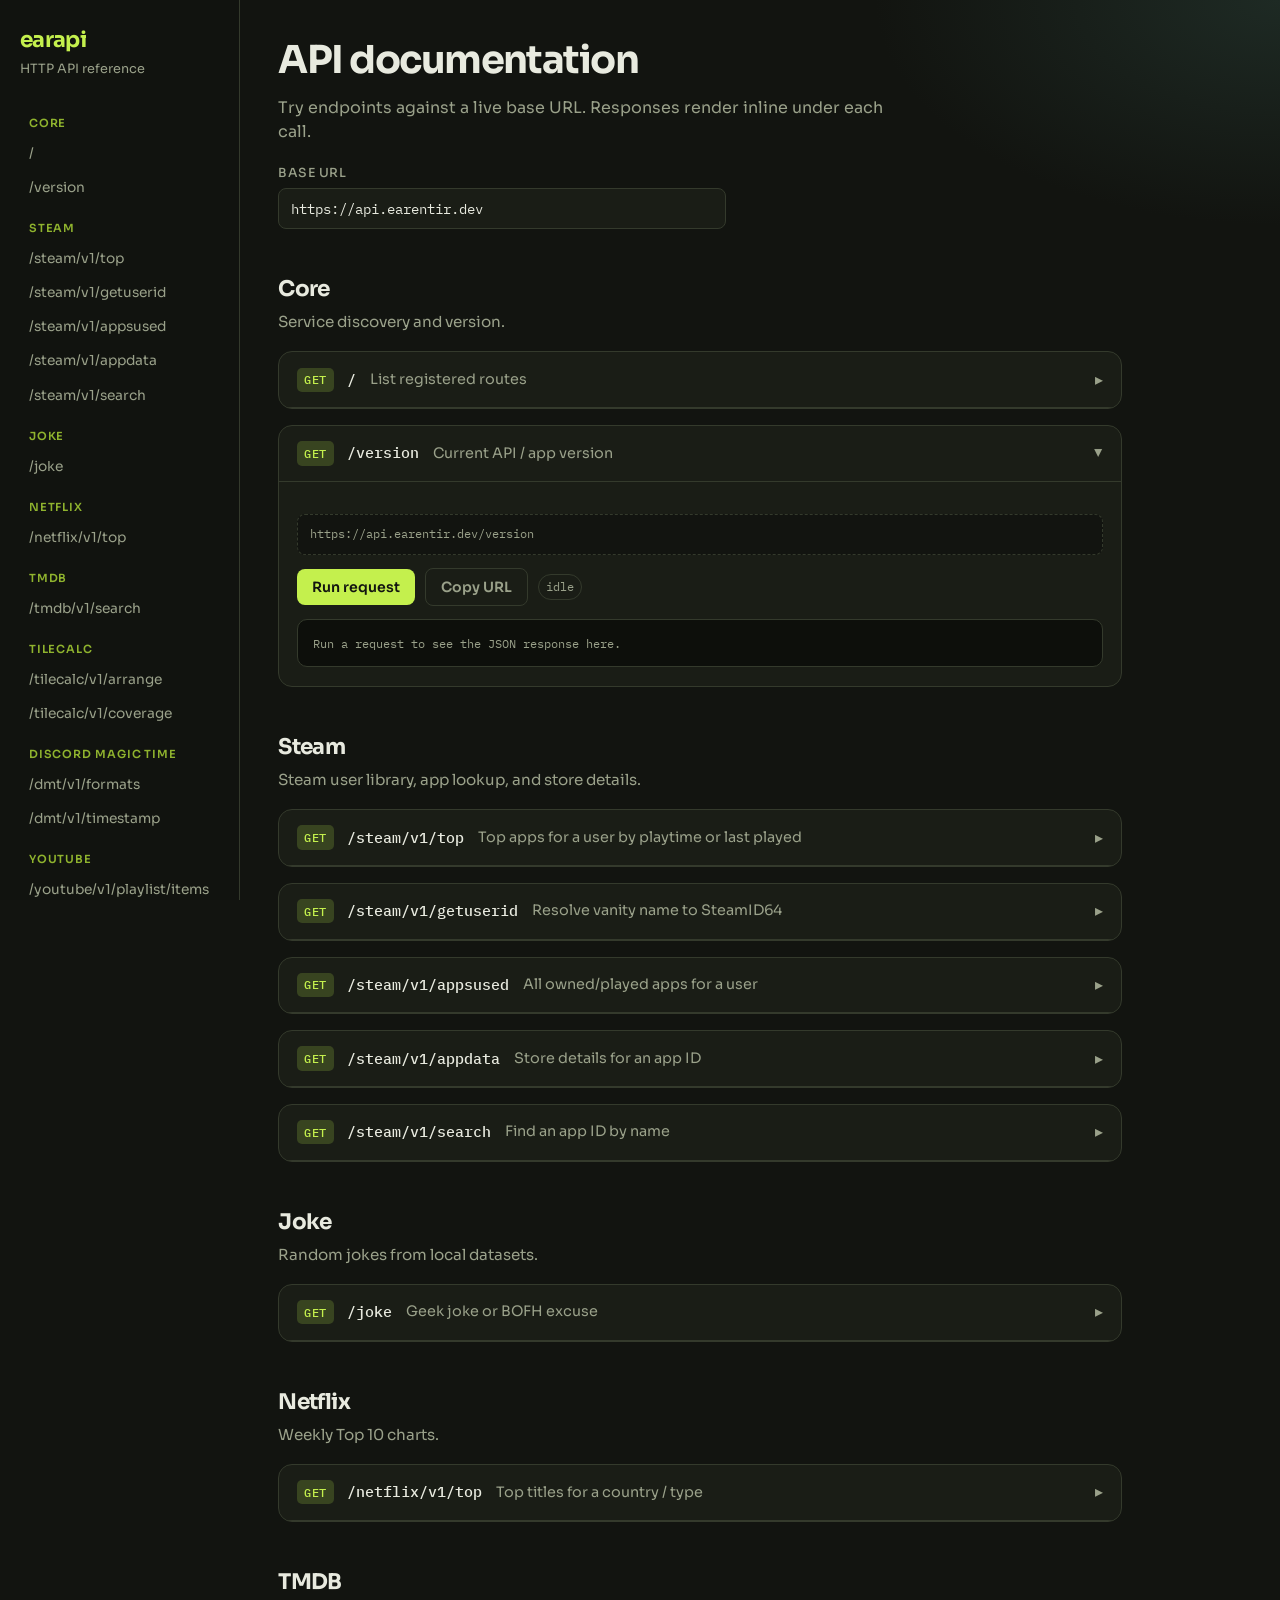
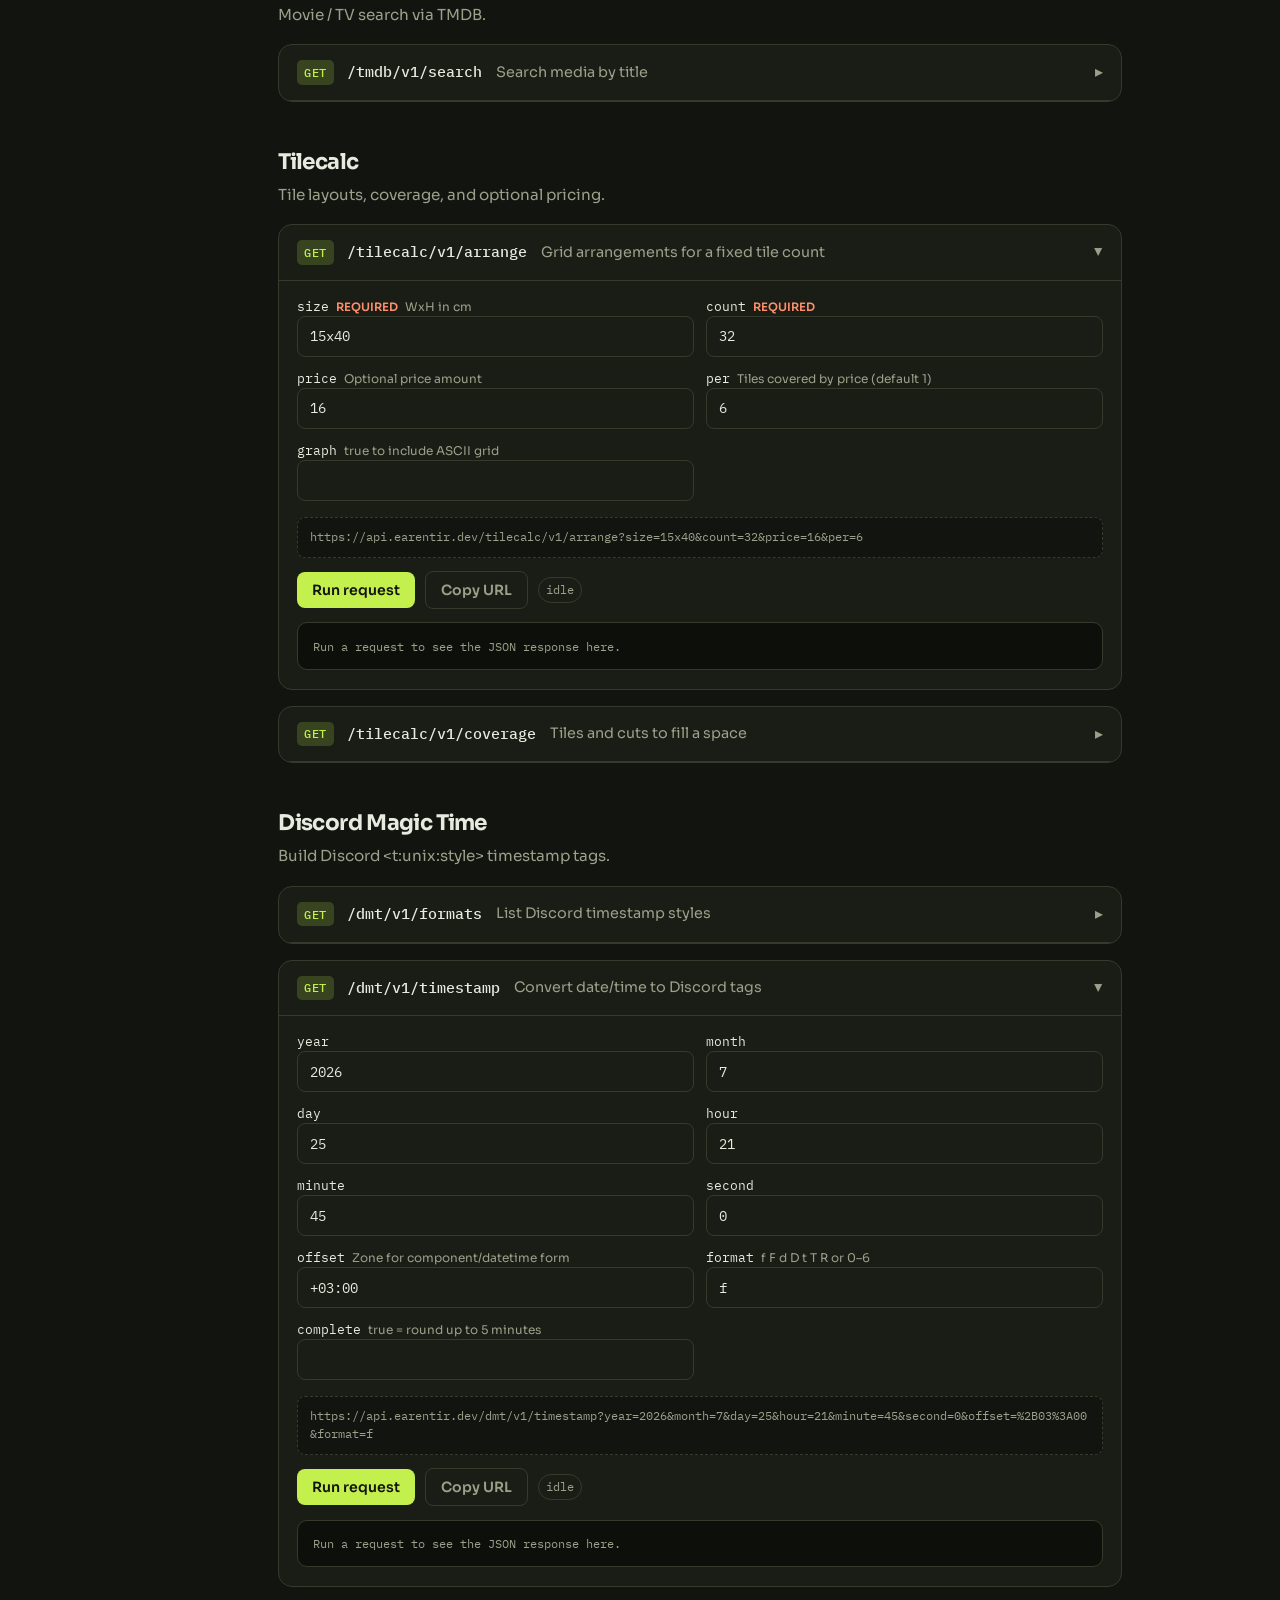
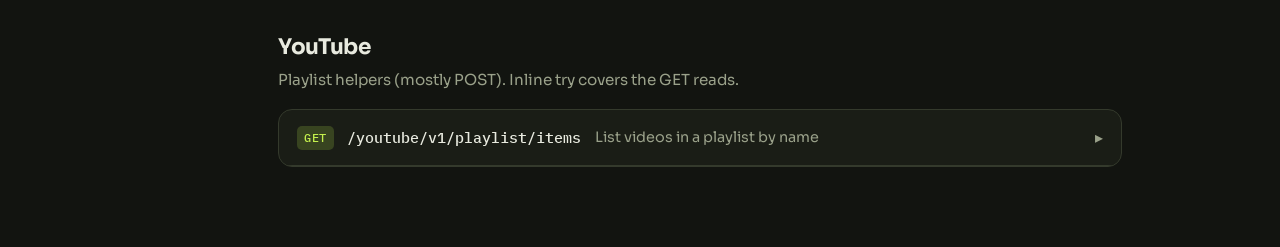
==== doc/index.html @ 001724bf "Add earapi interactive API docs under /doc." ====
<!DOCTYPE html>
<html lang="en">
<head>
  <meta charset="UTF-8">
  <meta name="viewport" content="width=device-width, initial-scale=1">
  <title>earapi · API docs</title>
  <link rel="preconnect" href="https://fonts.googleapis.com">
  <link rel="preconnect" href="https://fonts.gstatic.com" crossorigin>
  <link href="https://fonts.googleapis.com/css2?family=IBM+Plex+Mono:wght@400;500&family=Sora:wght@400;500;600;700&display=swap" rel="stylesheet">
  <link rel="stylesheet" href="styles.css">
</head>
<body>
  <div class="page">
    <aside class="sidebar">
      <a class="brand" href="#top">earapi</a>
      <p class="brand-sub">HTTP API reference</p>
      <nav class="toc" id="toc"></nav>
    </aside>

    <main class="content" id="top">
      <header class="hero">
        <h1>API documentation</h1>
        <p>Try endpoints against a live base URL. Responses render inline under each call.</p>
        <label class="base-field">
          <span>Base URL</span>
          <input id="baseUrl" type="text" value="https://api.earentir.dev" spellcheck="false" autocomplete="off">
        </label>
      </header>

      <div id="endpoints"></div>
    </main>
  </div>
  <script src="script.js"></script>
</body>
</html>
---- doc/styles.css ----
:root {
  --bg: #121410;
  --bg-elev: #1a1d16;
  --bg-panel: #22261c;
  --line: #343a2c;
  --text: #e8eadf;
  --muted: #9aa18a;
  --accent: #c4f04d;
  --accent-dim: #8fb32e;
  --warn: #ff8f6b;
  --ok: #7ddeb0;
  --mono: "IBM Plex Mono", ui-monospace, monospace;
  --sans: "Sora", system-ui, sans-serif;
}

* { box-sizing: border-box; }

html { scroll-behavior: smooth; }

body {
  margin: 0;
  min-height: 100vh;
  background:
    radial-gradient(1200px 600px at 10% -10%, #2a3318 0%, transparent 55%),
    radial-gradient(900px 500px at 100% 0%, #1e2a24 0%, transparent 45%),
    var(--bg);
  color: var(--text);
  font-family: var(--sans);
  line-height: 1.5;
}

.page {
  display: grid;
  grid-template-columns: 240px minmax(0, 1fr);
  min-height: 100vh;
}

.sidebar {
  position: sticky;
  top: 0;
  align-self: start;
  height: 100vh;
  padding: 1.5rem 1.25rem;
  border-right: 1px solid var(--line);
  background: rgba(18, 20, 16, 0.92);
  backdrop-filter: blur(8px);
  overflow-y: auto;
}

.brand {
  display: block;
  color: var(--accent);
  font-weight: 700;
  font-size: 1.35rem;
  letter-spacing: -0.03em;
  text-decoration: none;
}

.brand-sub {
  margin: 0.2rem 0 1.4rem;
  color: var(--muted);
  font-size: 0.8rem;
}

.toc {
  display: flex;
  flex-direction: column;
  gap: 0.15rem;
}

.toc a {
  color: var(--muted);
  text-decoration: none;
  font-size: 0.86rem;
  padding: 0.35rem 0.55rem;
  border-radius: 6px;
}

.toc a:hover,
.toc a.active {
  color: var(--text);
  background: var(--bg-panel);
}

.toc .toc-group {
  margin-top: 0.85rem;
  margin-bottom: 0.25rem;
  padding: 0 0.55rem;
  color: var(--accent-dim);
  font-size: 0.7rem;
  font-weight: 600;
  letter-spacing: 0.08em;
  text-transform: uppercase;
}

.content {
  padding: 2rem clamp(1.25rem, 3vw, 3rem) 4rem;
  max-width: 920px;
}

.hero h1 {
  margin: 0 0 0.4rem;
  font-size: clamp(1.8rem, 3vw, 2.4rem);
  letter-spacing: -0.04em;
}

.hero p {
  margin: 0 0 1.25rem;
  color: var(--muted);
  max-width: 40rem;
}

.base-field {
  display: grid;
  gap: 0.35rem;
  max-width: 28rem;
}

.base-field span {
  color: var(--muted);
  font-size: 0.78rem;
  font-weight: 500;
  letter-spacing: 0.04em;
  text-transform: uppercase;
}

.base-field input,
.param input,
.param select {
  width: 100%;
  border: 1px solid var(--line);
  border-radius: 8px;
  background: var(--bg-elev);
  color: var(--text);
  font-family: var(--mono);
  font-size: 0.86rem;
  padding: 0.65rem 0.75rem;
}

.base-field input:focus,
.param input:focus,
.param select:focus {
  outline: 2px solid color-mix(in srgb, var(--accent) 45%, transparent);
  border-color: var(--accent-dim);
}

.group {
  margin-top: 2.75rem;
}

.group-title {
  margin: 0 0 0.35rem;
  font-size: 1.35rem;
  letter-spacing: -0.03em;
}

.group-desc {
  margin: 0 0 1.1rem;
  color: var(--muted);
  font-size: 0.95rem;
}

.endpoint {
  margin-bottom: 1rem;
  border: 1px solid var(--line);
  border-radius: 14px;
  background: var(--bg-elev);
  overflow: hidden;
}

.endpoint-head {
  display: flex;
  flex-wrap: wrap;
  align-items: center;
  gap: 0.65rem 0.85rem;
  padding: 0.95rem 1.1rem;
  border-bottom: 1px solid var(--line);
  cursor: pointer;
  user-select: none;
}

.endpoint-head:hover {
  background: color-mix(in srgb, var(--bg-panel) 70%, transparent);
}

.method {
  font-family: var(--mono);
  font-size: 0.72rem;
  font-weight: 500;
  letter-spacing: 0.04em;
  padding: 0.22rem 0.45rem;
  border-radius: 5px;
  background: color-mix(in srgb, var(--accent) 18%, transparent);
  color: var(--accent);
}

.method.post {
  background: color-mix(in srgb, var(--warn) 18%, transparent);
  color: var(--warn);
}

.path {
  font-family: var(--mono);
  font-size: 0.92rem;
  font-weight: 500;
}

.summary {
  flex: 1 1 12rem;
  color: var(--muted);
  font-size: 0.9rem;
}

.chev {
  color: var(--muted);
  transition: transform 0.15s ease;
}

.endpoint.open .chev {
  transform: rotate(90deg);
}

.endpoint-body {
  display: none;
  padding: 1rem 1.1rem 1.2rem;
}

.endpoint.open .endpoint-body {
  display: block;
}

.params {
  display: grid;
  gap: 0.75rem;
  margin: 0 0 1rem;
}

@media (min-width: 640px) {
  .params {
    grid-template-columns: repeat(2, minmax(0, 1fr));
  }
}

.param label {
  display: grid;
  gap: 0.3rem;
}

.param .label-row {
  display: flex;
  align-items: baseline;
  gap: 0.45rem;
  font-size: 0.8rem;
}

.param .name {
  font-family: var(--mono);
  color: var(--text);
}

.param .req {
  color: var(--warn);
  font-size: 0.72rem;
  font-weight: 600;
  text-transform: uppercase;
}

.param .hint {
  color: var(--muted);
  font-size: 0.75rem;
}

.actions {
  display: flex;
  flex-wrap: wrap;
  gap: 0.6rem;
  align-items: center;
  margin-bottom: 0.85rem;
}

.btn {
  appearance: none;
  border: 0;
  border-radius: 8px;
  background: var(--accent);
  color: #121410;
  font-family: var(--sans);
  font-weight: 600;
  font-size: 0.88rem;
  padding: 0.55rem 0.95rem;
  cursor: pointer;
}

.btn:hover { filter: brightness(1.05); }
.btn:disabled { opacity: 0.55; cursor: wait; }

.btn-ghost {
  background: transparent;
  color: var(--muted);
  border: 1px solid var(--line);
}

.btn-ghost:hover {
  color: var(--text);
  border-color: var(--muted);
}

.url-preview {
  font-family: var(--mono);
  font-size: 0.75rem;
  color: var(--muted);
  word-break: break-all;
  margin: 0 0 0.85rem;
  padding: 0.65rem 0.75rem;
  border-radius: 8px;
  background: var(--bg);
  border: 1px dashed var(--line);
}

.result {
  margin: 0;
  padding: 0.85rem 0.95rem;
  border-radius: 10px;
  background: #0d0f0b;
  border: 1px solid var(--line);
  color: #d5dec0;
  font-family: var(--mono);
  font-size: 0.78rem;
  line-height: 1.45;
  max-height: 28rem;
  overflow: auto;
  white-space: pre-wrap;
  word-break: break-word;
}

.result.empty {
  color: var(--muted);
}

.result.error {
  color: #ffb4a2;
  border-color: color-mix(in srgb, var(--warn) 40%, var(--line));
}

.status-pill {
  font-family: var(--mono);
  font-size: 0.75rem;
  padding: 0.2rem 0.45rem;
  border-radius: 999px;
  border: 1px solid var(--line);
  color: var(--muted);
}

.status-pill.ok {
  color: var(--ok);
  border-color: color-mix(in srgb, var(--ok) 40%, var(--line));
}

.status-pill.bad {
  color: var(--warn);
  border-color: color-mix(in srgb, var(--warn) 40%, var(--line));
}

@media (max-width: 860px) {
  .page { grid-template-columns: 1fr; }
  .sidebar {
    position: static;
    height: auto;
    border-right: 0;
    border-bottom: 1px solid var(--line);
  }
  .toc { flex-direction: row; flex-wrap: wrap; gap: 0.35rem; }
  .toc .toc-group { width: 100%; margin-top: 0.5rem; }
}
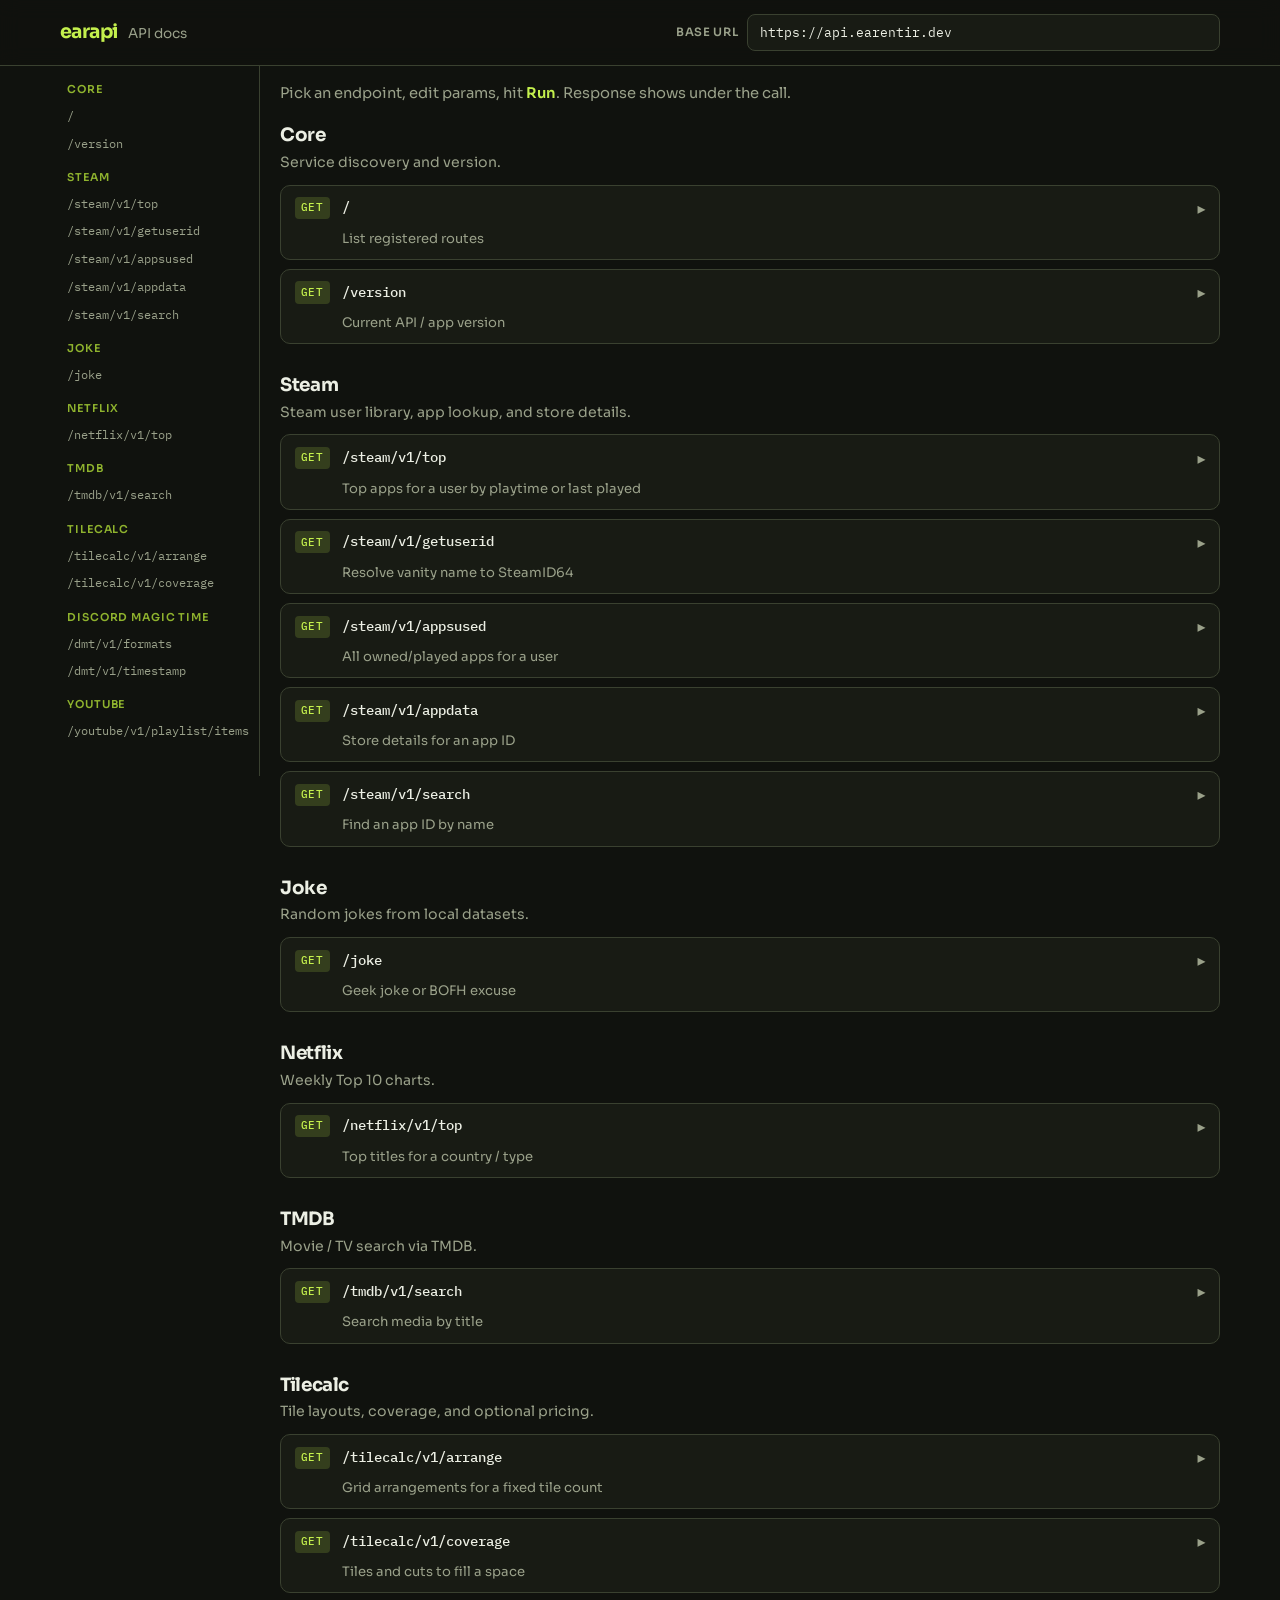
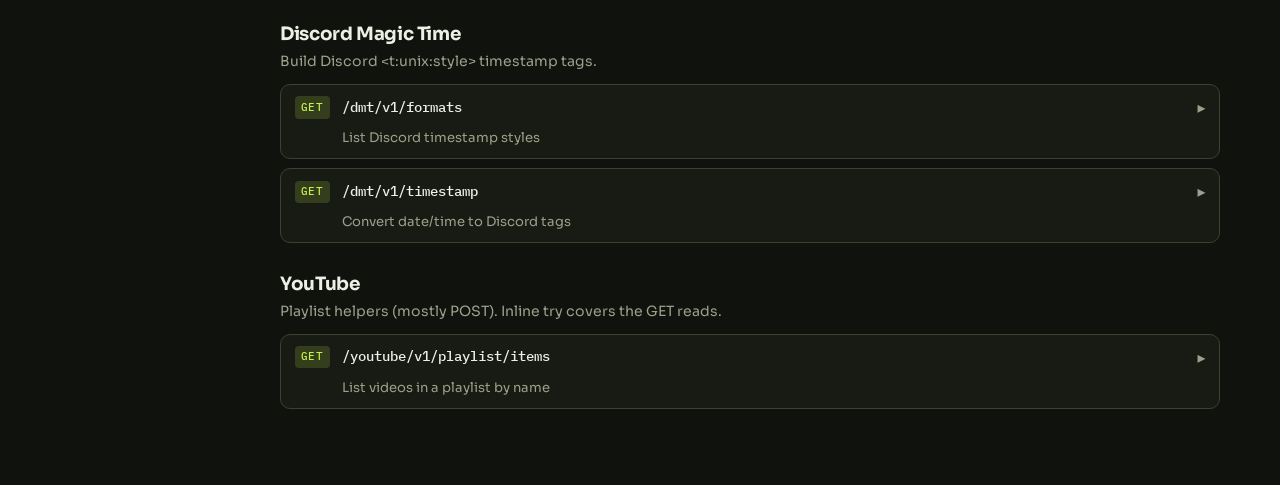
==== commit b9eaacb3: "Tighten API docs layout and bust asset cache. Move base URL into a sticky top bar, keep try panels c" ====
--- a/doc/index.html
+++ b/doc/index.html
@@ -7,29 +7,31 @@
   <link rel="preconnect" href="https://fonts.googleapis.com">
   <link rel="preconnect" href="https://fonts.gstatic.com" crossorigin>
   <link href="https://fonts.googleapis.com/css2?family=IBM+Plex+Mono:wght@400;500&family=Sora:wght@400;500;600;700&display=swap" rel="stylesheet">
-  <link rel="stylesheet" href="styles.css">
+  <link rel="stylesheet" href="styles.css?v=2">
 </head>
 <body>
+  <header class="topbar">
+    <div class="topbar-inner">
+      <div class="brand-block">
+        <span class="brand">earapi</span>
+        <span class="brand-sub">API docs</span>
+      </div>
+      <label class="base-field">
+        <span>Base URL</span>
+        <input id="baseUrl" type="text" value="https://api.earentir.dev" spellcheck="false" autocomplete="off">
+      </label>
+    </div>
+  </header>
+
   <div class="page">
     <aside class="sidebar">
-      <a class="brand" href="#top">earapi</a>
-      <p class="brand-sub">HTTP API reference</p>
       <nav class="toc" id="toc"></nav>
     </aside>
-
     <main class="content" id="top">
-      <header class="hero">
-        <h1>API documentation</h1>
-        <p>Try endpoints against a live base URL. Responses render inline under each call.</p>
-        <label class="base-field">
-          <span>Base URL</span>
-          <input id="baseUrl" type="text" value="https://api.earentir.dev" spellcheck="false" autocomplete="off">
-        </label>
-      </header>
-
+      <p class="intro">Pick an endpoint, edit params, hit <strong>Run</strong>. Response shows under the call.</p>
       <div id="endpoints"></div>
     </main>
   </div>
-  <script src="script.js"></script>
+  <script src="script.js?v=2"></script>
 </body>
 </html>
--- a/doc/styles.css
+++ b/doc/styles.css
@@ -1,9 +1,9 @@
 :root {
-  --bg: #121410;
-  --bg-elev: #1a1d16;
+  --bg: #10120e;
+  --bg-elev: #181b14;
   --bg-panel: #22261c;
-  --line: #343a2c;
-  --text: #e8eadf;
+  --line: #3a4130;
+  --text: #ecefe4;
   --muted: #9aa18a;
   --accent: #c4f04d;
   --accent-dim: #8fb32e;
@@ -14,114 +14,70 @@
 }
 
 * { box-sizing: border-box; }
-
 html { scroll-behavior: smooth; }
 
 body {
   margin: 0;
   min-height: 100vh;
-  background:
-    radial-gradient(1200px 600px at 10% -10%, #2a3318 0%, transparent 55%),
-    radial-gradient(900px 500px at 100% 0%, #1e2a24 0%, transparent 45%),
-    var(--bg);
+  background: var(--bg);
   color: var(--text);
   font-family: var(--sans);
-  line-height: 1.5;
-}
-
-.page {
-  display: grid;
-  grid-template-columns: 240px minmax(0, 1fr);
-  min-height: 100vh;
-}
-
-.sidebar {
+  line-height: 1.45;
+}
+
+.topbar {
   position: sticky;
   top: 0;
-  align-self: start;
-  height: 100vh;
-  padding: 1.5rem 1.25rem;
-  border-right: 1px solid var(--line);
-  background: rgba(18, 20, 16, 0.92);
-  backdrop-filter: blur(8px);
-  overflow-y: auto;
+  z-index: 20;
+  border-bottom: 1px solid var(--line);
+  background: rgba(16, 18, 14, 0.94);
+  backdrop-filter: blur(10px);
+}
+
+.topbar-inner {
+  display: flex;
+  flex-wrap: wrap;
+  gap: 0.85rem 1.25rem;
+  align-items: center;
+  justify-content: space-between;
+  max-width: 1200px;
+  margin: 0 auto;
+  padding: 0.85rem 1.25rem;
+}
+
+.brand-block {
+  display: flex;
+  align-items: baseline;
+  gap: 0.65rem;
 }
 
 .brand {
-  display: block;
   color: var(--accent);
   font-weight: 700;
-  font-size: 1.35rem;
+  font-size: 1.2rem;
   letter-spacing: -0.03em;
-  text-decoration: none;
 }
 
 .brand-sub {
-  margin: 0.2rem 0 1.4rem;
-  color: var(--muted);
-  font-size: 0.8rem;
-}
-
-.toc {
-  display: flex;
-  flex-direction: column;
-  gap: 0.15rem;
-}
-
-.toc a {
-  color: var(--muted);
-  text-decoration: none;
-  font-size: 0.86rem;
-  padding: 0.35rem 0.55rem;
-  border-radius: 6px;
-}
-
-.toc a:hover,
-.toc a.active {
-  color: var(--text);
-  background: var(--bg-panel);
-}
-
-.toc .toc-group {
-  margin-top: 0.85rem;
-  margin-bottom: 0.25rem;
-  padding: 0 0.55rem;
-  color: var(--accent-dim);
-  font-size: 0.7rem;
+  color: var(--muted);
+  font-size: 0.85rem;
+}
+
+.base-field {
+  display: flex;
+  align-items: center;
+  gap: 0.55rem;
+  flex: 1 1 18rem;
+  max-width: 34rem;
+}
+
+.base-field > span {
+  color: var(--muted);
+  font-size: 0.72rem;
   font-weight: 600;
-  letter-spacing: 0.08em;
+  letter-spacing: 0.06em;
   text-transform: uppercase;
-}
-
-.content {
-  padding: 2rem clamp(1.25rem, 3vw, 3rem) 4rem;
-  max-width: 920px;
-}
-
-.hero h1 {
-  margin: 0 0 0.4rem;
-  font-size: clamp(1.8rem, 3vw, 2.4rem);
-  letter-spacing: -0.04em;
-}
-
-.hero p {
-  margin: 0 0 1.25rem;
-  color: var(--muted);
-  max-width: 40rem;
-}
-
-.base-field {
-  display: grid;
-  gap: 0.35rem;
-  max-width: 28rem;
-}
-
-.base-field span {
-  color: var(--muted);
-  font-size: 0.78rem;
-  font-weight: 500;
-  letter-spacing: 0.04em;
-  text-transform: uppercase;
+  white-space: nowrap;
 }
 
 .base-field input,
@@ -133,165 +89,208 @@
   background: var(--bg-elev);
   color: var(--text);
   font-family: var(--mono);
-  font-size: 0.86rem;
-  padding: 0.65rem 0.75rem;
+  font-size: 0.84rem;
+  padding: 0.55rem 0.7rem;
 }
 
 .base-field input:focus,
-.param input:focus,
-.param select:focus {
-  outline: 2px solid color-mix(in srgb, var(--accent) 45%, transparent);
+.param input:focus {
+  outline: 2px solid color-mix(in srgb, var(--accent) 40%, transparent);
   border-color: var(--accent-dim);
 }
 
+.page {
+  display: grid;
+  grid-template-columns: 220px minmax(0, 1fr);
+  max-width: 1200px;
+  margin: 0 auto;
+  min-height: calc(100vh - 64px);
+}
+
+.sidebar {
+  position: sticky;
+  top: 64px;
+  align-self: start;
+  max-height: calc(100vh - 64px);
+  overflow-y: auto;
+  padding: 1rem 0.85rem 2rem 1.25rem;
+  border-right: 1px solid var(--line);
+}
+
+.toc {
+  display: flex;
+  flex-direction: column;
+  gap: 0.1rem;
+}
+
+.toc a {
+  color: var(--muted);
+  text-decoration: none;
+  font-family: var(--mono);
+  font-size: 0.74rem;
+  padding: 0.28rem 0.45rem;
+  border-radius: 5px;
+}
+
+.toc a:hover { color: var(--text); background: var(--bg-panel); }
+
+.toc .toc-group {
+  margin-top: 0.75rem;
+  margin-bottom: 0.2rem;
+  padding: 0 0.45rem;
+  color: var(--accent-dim);
+  font-size: 0.68rem;
+  font-weight: 600;
+  letter-spacing: 0.08em;
+  text-transform: uppercase;
+}
+
+.toc .toc-group:first-child { margin-top: 0; }
+
+.content {
+  padding: 1.1rem 1.25rem 3rem;
+}
+
+.intro {
+  margin: 0 0 1.1rem;
+  color: var(--muted);
+  font-size: 0.92rem;
+}
+
+.intro strong { color: var(--accent); font-weight: 600; }
+
 .group {
-  margin-top: 2.75rem;
+  margin-bottom: 1.75rem;
 }
 
 .group-title {
-  margin: 0 0 0.35rem;
-  font-size: 1.35rem;
-  letter-spacing: -0.03em;
+  margin: 0 0 0.2rem;
+  font-size: 1.15rem;
+  letter-spacing: -0.02em;
 }
 
 .group-desc {
-  margin: 0 0 1.1rem;
-  color: var(--muted);
-  font-size: 0.95rem;
+  margin: 0 0 0.75rem;
+  color: var(--muted);
+  font-size: 0.88rem;
 }
 
 .endpoint {
-  margin-bottom: 1rem;
-  border: 1px solid var(--line);
-  border-radius: 14px;
+  margin-bottom: 0.55rem;
+  border: 1px solid var(--line);
+  border-radius: 10px;
   background: var(--bg-elev);
   overflow: hidden;
 }
 
 .endpoint-head {
-  display: flex;
-  flex-wrap: wrap;
+  display: grid;
+  grid-template-columns: auto 1fr auto;
+  gap: 0.55rem 0.75rem;
   align-items: center;
-  gap: 0.65rem 0.85rem;
-  padding: 0.95rem 1.1rem;
-  border-bottom: 1px solid var(--line);
+  padding: 0.7rem 0.85rem;
   cursor: pointer;
   user-select: none;
 }
 
-.endpoint-head:hover {
-  background: color-mix(in srgb, var(--bg-panel) 70%, transparent);
-}
+.endpoint-head:hover { background: var(--bg-panel); }
 
 .method {
   font-family: var(--mono);
-  font-size: 0.72rem;
+  font-size: 0.68rem;
   font-weight: 500;
   letter-spacing: 0.04em;
-  padding: 0.22rem 0.45rem;
-  border-radius: 5px;
-  background: color-mix(in srgb, var(--accent) 18%, transparent);
+  padding: 0.2rem 0.4rem;
+  border-radius: 4px;
+  background: color-mix(in srgb, var(--accent) 16%, transparent);
   color: var(--accent);
 }
 
 .method.post {
-  background: color-mix(in srgb, var(--warn) 18%, transparent);
+  background: color-mix(in srgb, var(--warn) 16%, transparent);
   color: var(--warn);
 }
 
 .path {
   font-family: var(--mono);
-  font-size: 0.92rem;
+  font-size: 0.86rem;
   font-weight: 500;
 }
 
 .summary {
-  flex: 1 1 12rem;
-  color: var(--muted);
-  font-size: 0.9rem;
+  grid-column: 2 / -1;
+  color: var(--muted);
+  font-size: 0.82rem;
 }
 
 .chev {
+  grid-row: 1;
+  grid-column: 3;
   color: var(--muted);
   transition: transform 0.15s ease;
 }
 
-.endpoint.open .chev {
-  transform: rotate(90deg);
-}
+.endpoint.open .chev { transform: rotate(90deg); }
 
 .endpoint-body {
   display: none;
-  padding: 1rem 1.1rem 1.2rem;
-}
-
-.endpoint.open .endpoint-body {
-  display: block;
-}
+  padding: 0 0.85rem 0.95rem;
+  border-top: 1px solid var(--line);
+}
+
+.endpoint.open .endpoint-body { display: block; padding-top: 0.85rem; }
 
 .params {
   display: grid;
-  gap: 0.75rem;
-  margin: 0 0 1rem;
-}
-
-@media (min-width: 640px) {
-  .params {
-    grid-template-columns: repeat(2, minmax(0, 1fr));
-  }
-}
-
-.param label {
-  display: grid;
-  gap: 0.3rem;
-}
+  gap: 0.65rem;
+  margin: 0 0 0.75rem;
+}
+
+@media (min-width: 700px) {
+  .params { grid-template-columns: repeat(2, minmax(0, 1fr)); }
+}
+
+.param label, .param { display: grid; gap: 0.25rem; }
 
 .param .label-row {
   display: flex;
+  flex-wrap: wrap;
   align-items: baseline;
-  gap: 0.45rem;
-  font-size: 0.8rem;
-}
-
-.param .name {
-  font-family: var(--mono);
-  color: var(--text);
-}
-
+  gap: 0.35rem;
+  font-size: 0.78rem;
+}
+
+.param .name { font-family: var(--mono); color: var(--text); }
 .param .req {
   color: var(--warn);
-  font-size: 0.72rem;
+  font-size: 0.68rem;
   font-weight: 600;
   text-transform: uppercase;
 }
-
-.param .hint {
-  color: var(--muted);
-  font-size: 0.75rem;
-}
+.param .hint { color: var(--muted); font-size: 0.72rem; }
 
 .actions {
   display: flex;
   flex-wrap: wrap;
-  gap: 0.6rem;
+  gap: 0.5rem;
   align-items: center;
-  margin-bottom: 0.85rem;
+  margin-bottom: 0.7rem;
 }
 
 .btn {
   appearance: none;
   border: 0;
-  border-radius: 8px;
+  border-radius: 7px;
   background: var(--accent);
-  color: #121410;
+  color: #10120e;
   font-family: var(--sans);
   font-weight: 600;
-  font-size: 0.88rem;
-  padding: 0.55rem 0.95rem;
+  font-size: 0.84rem;
+  padding: 0.48rem 0.85rem;
   cursor: pointer;
 }
 
-.btn:hover { filter: brightness(1.05); }
+.btn:hover { filter: brightness(1.06); }
 .btn:disabled { opacity: 0.55; cursor: wait; }
 
 .btn-ghost {
@@ -307,36 +306,33 @@
 
 .url-preview {
   font-family: var(--mono);
-  font-size: 0.75rem;
+  font-size: 0.72rem;
   color: var(--muted);
   word-break: break-all;
-  margin: 0 0 0.85rem;
-  padding: 0.65rem 0.75rem;
-  border-radius: 8px;
+  margin: 0 0 0.7rem;
+  padding: 0.55rem 0.65rem;
+  border-radius: 7px;
   background: var(--bg);
   border: 1px dashed var(--line);
 }
 
 .result {
   margin: 0;
-  padding: 0.85rem 0.95rem;
-  border-radius: 10px;
-  background: #0d0f0b;
+  padding: 0.75rem 0.85rem;
+  border-radius: 8px;
+  background: #0b0d09;
   border: 1px solid var(--line);
   color: #d5dec0;
   font-family: var(--mono);
-  font-size: 0.78rem;
-  line-height: 1.45;
-  max-height: 28rem;
+  font-size: 0.76rem;
+  line-height: 1.4;
+  max-height: 22rem;
   overflow: auto;
   white-space: pre-wrap;
   word-break: break-word;
 }
 
-.result.empty {
-  color: var(--muted);
-}
-
+.result.empty { color: var(--muted); }
 .result.error {
   color: #ffb4a2;
   border-color: color-mix(in srgb, var(--warn) 40%, var(--line));
@@ -344,8 +340,8 @@
 
 .status-pill {
   font-family: var(--mono);
-  font-size: 0.75rem;
-  padding: 0.2rem 0.45rem;
+  font-size: 0.72rem;
+  padding: 0.18rem 0.4rem;
   border-radius: 999px;
   border: 1px solid var(--line);
   color: var(--muted);
@@ -365,10 +361,11 @@
   .page { grid-template-columns: 1fr; }
   .sidebar {
     position: static;
-    height: auto;
+    max-height: none;
     border-right: 0;
     border-bottom: 1px solid var(--line);
+    padding-bottom: 0.75rem;
   }
-  .toc { flex-direction: row; flex-wrap: wrap; gap: 0.35rem; }
-  .toc .toc-group { width: 100%; margin-top: 0.5rem; }
-}
+  .toc { flex-direction: row; flex-wrap: wrap; gap: 0.3rem; }
+  .toc .toc-group { width: 100%; margin-top: 0.4rem; }
+}
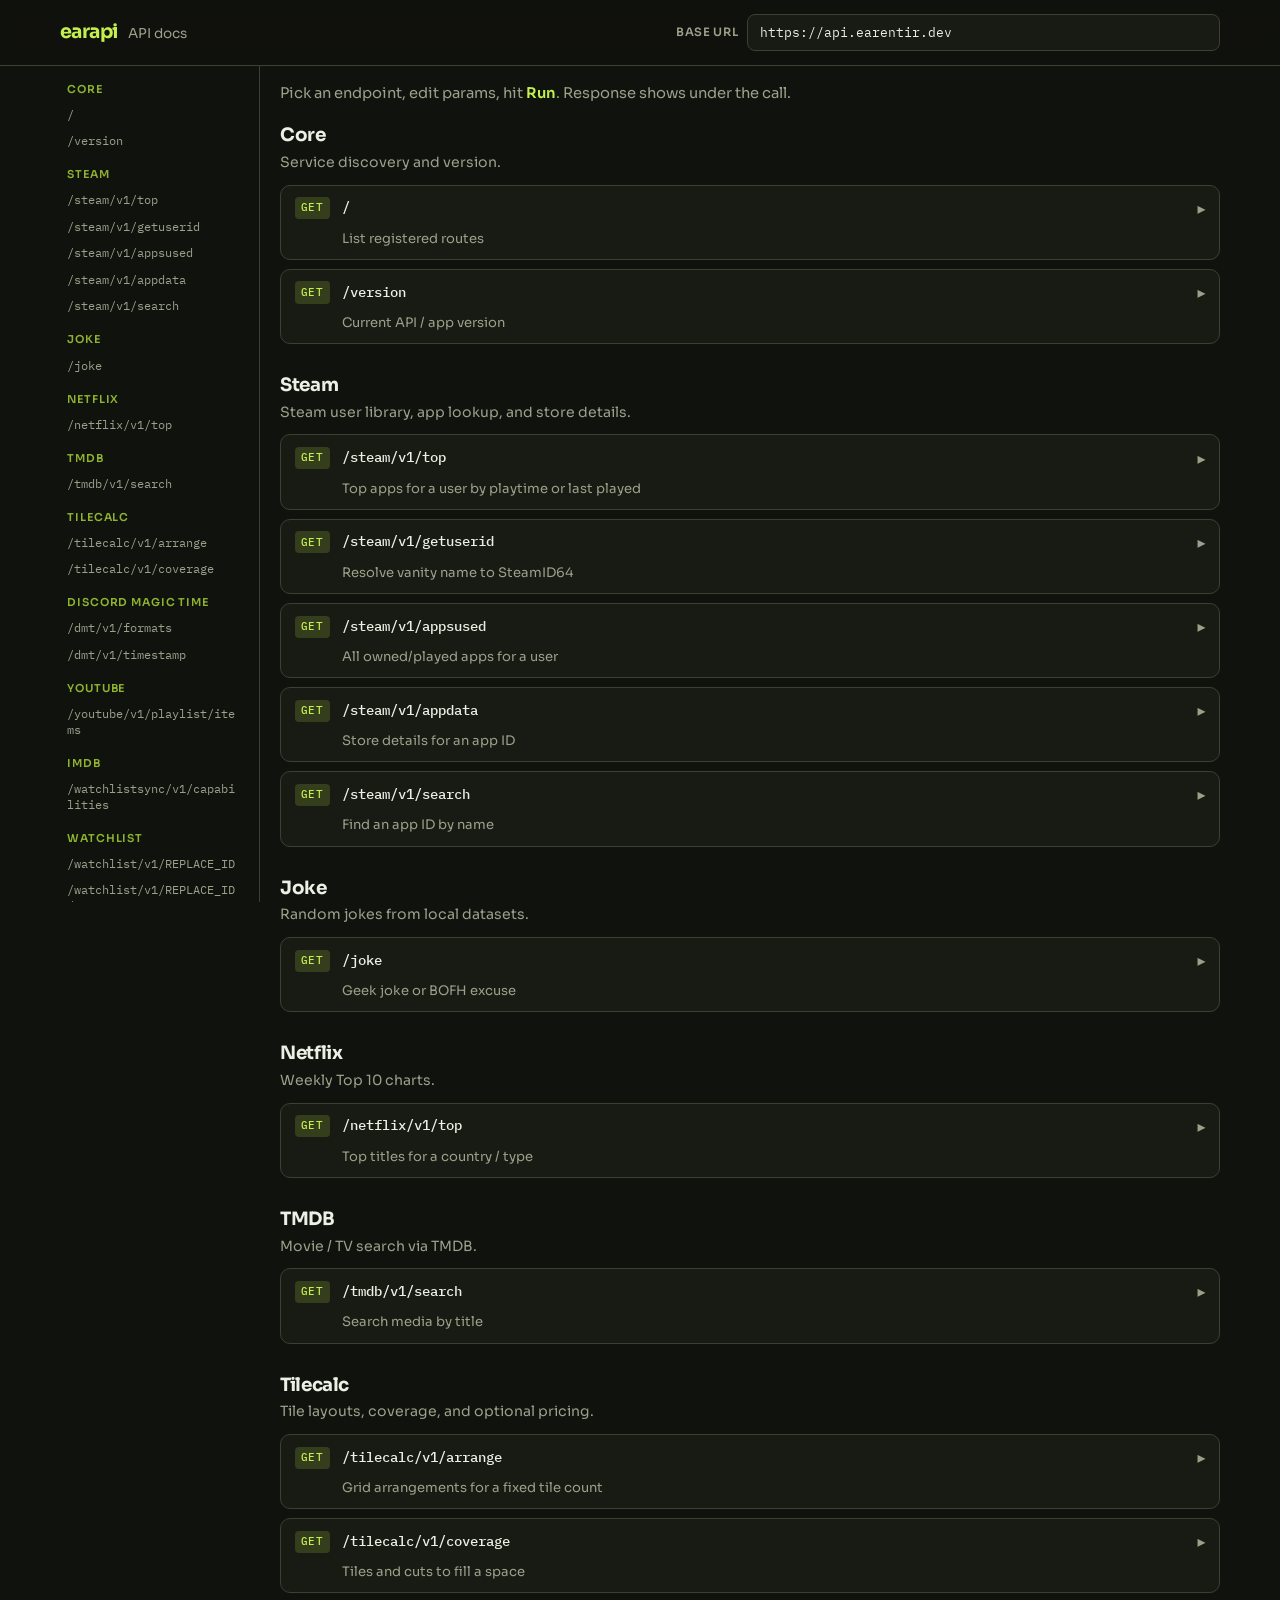
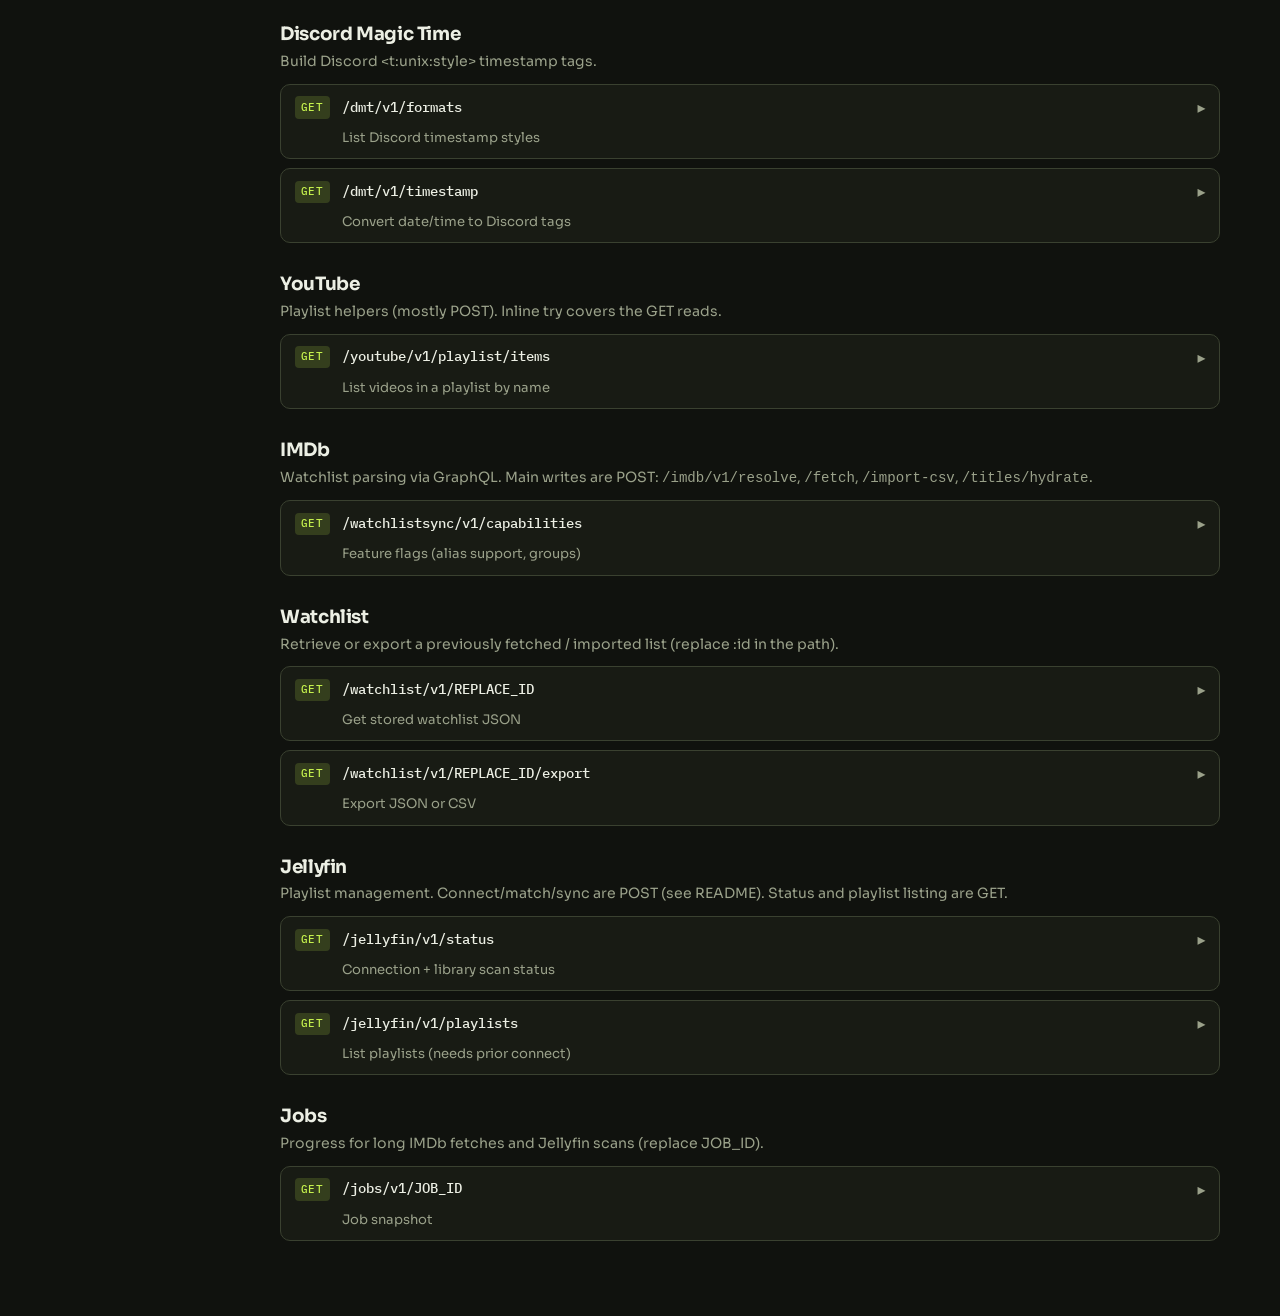
==== commit 5eeeeb7e: "fix(docs): sidebar vertical-only scroll and themed scrollbars. Wrap long TOC paths and hide horizont" ====
--- a/doc/index.html
+++ b/doc/index.html
@@ -7,7 +7,7 @@
   <link rel="preconnect" href="https://fonts.googleapis.com">
   <link rel="preconnect" href="https://fonts.gstatic.com" crossorigin>
   <link href="https://fonts.googleapis.com/css2?family=IBM+Plex+Mono:wght@400;500&family=Sora:wght@400;500;600;700&display=swap" rel="stylesheet">
-  <link rel="stylesheet" href="styles.css?v=2">
+  <link rel="stylesheet" href="styles.css?v=3">
 </head>
 <body>
   <header class="topbar">
--- a/doc/styles.css
+++ b/doc/styles.css
@@ -111,16 +111,42 @@
   position: sticky;
   top: 64px;
   align-self: start;
+  min-width: 0;
   max-height: calc(100vh - 64px);
+  overflow-x: hidden;
   overflow-y: auto;
   padding: 1rem 0.85rem 2rem 1.25rem;
   border-right: 1px solid var(--line);
+  scrollbar-width: thin;
+  scrollbar-color: color-mix(in srgb, var(--accent-dim) 55%, var(--line)) var(--bg-elev);
+}
+
+.sidebar::-webkit-scrollbar {
+  width: 9px;
+}
+
+.sidebar::-webkit-scrollbar-track {
+  margin: 0.35rem 0;
+  background: transparent;
+  border-radius: 6px;
+}
+
+.sidebar::-webkit-scrollbar-thumb {
+  background: color-mix(in srgb, var(--line) 85%, var(--bg-panel));
+  border: 2px solid var(--bg-elev);
+  border-radius: 6px;
+}
+
+.sidebar::-webkit-scrollbar-thumb:hover {
+  background: color-mix(in srgb, var(--accent-dim) 45%, var(--line));
 }
 
 .toc {
   display: flex;
   flex-direction: column;
   gap: 0.1rem;
+  min-width: 0;
+  overflow-x: hidden;
 }
 
 .toc a {
@@ -130,6 +156,9 @@
   font-size: 0.74rem;
   padding: 0.28rem 0.45rem;
   border-radius: 5px;
+  overflow-wrap: anywhere;
+  word-break: break-word;
+  line-height: 1.35;
 }
 
 .toc a:hover { color: var(--text); background: var(--bg-panel); }
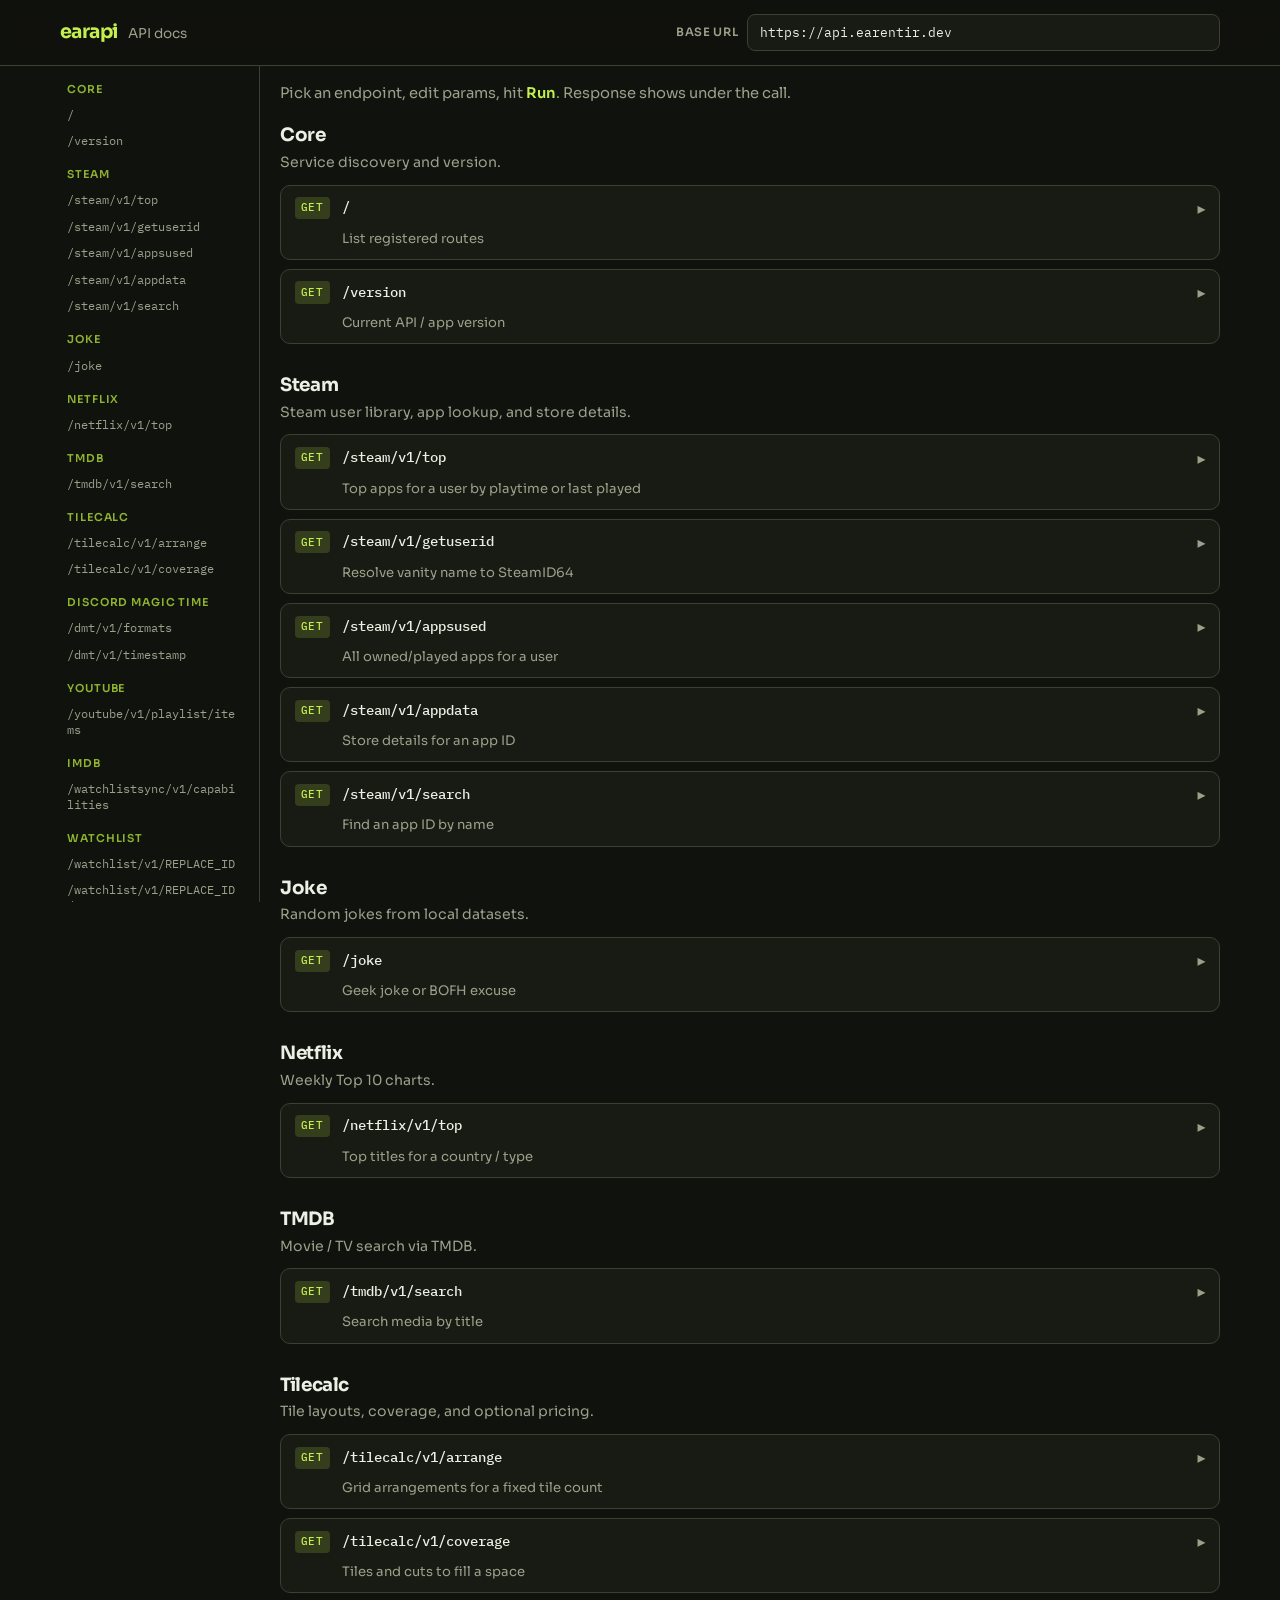
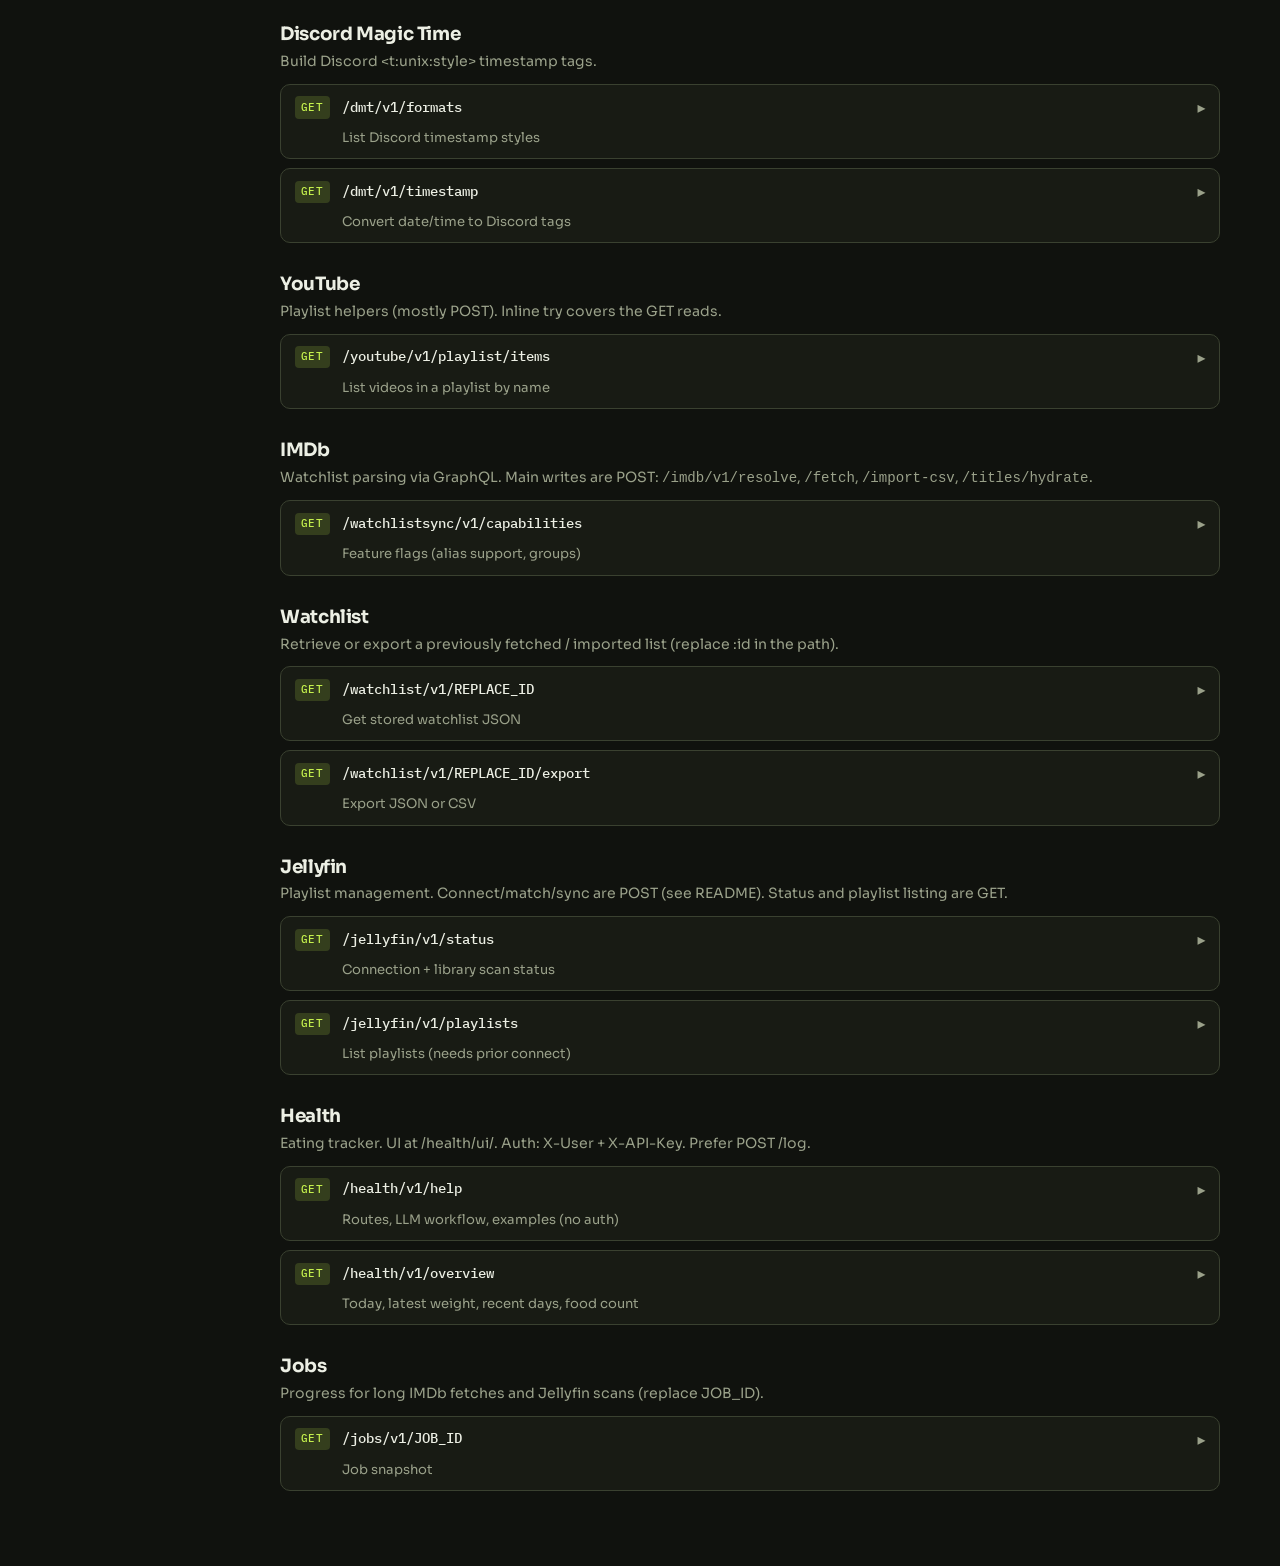
==== commit 7e7ea9b0: "docs: health UI, gaps/fill workflow, and api explorer hints. Document curl examples for batch nutrit" ====
--- a/doc/index.html
+++ b/doc/index.html
@@ -32,6 +32,6 @@
       <div id="endpoints"></div>
     </main>
   </div>
-  <script src="script.js?v=2"></script>
+  <script src="script.js?v=4"></script>
 </body>
 </html>
